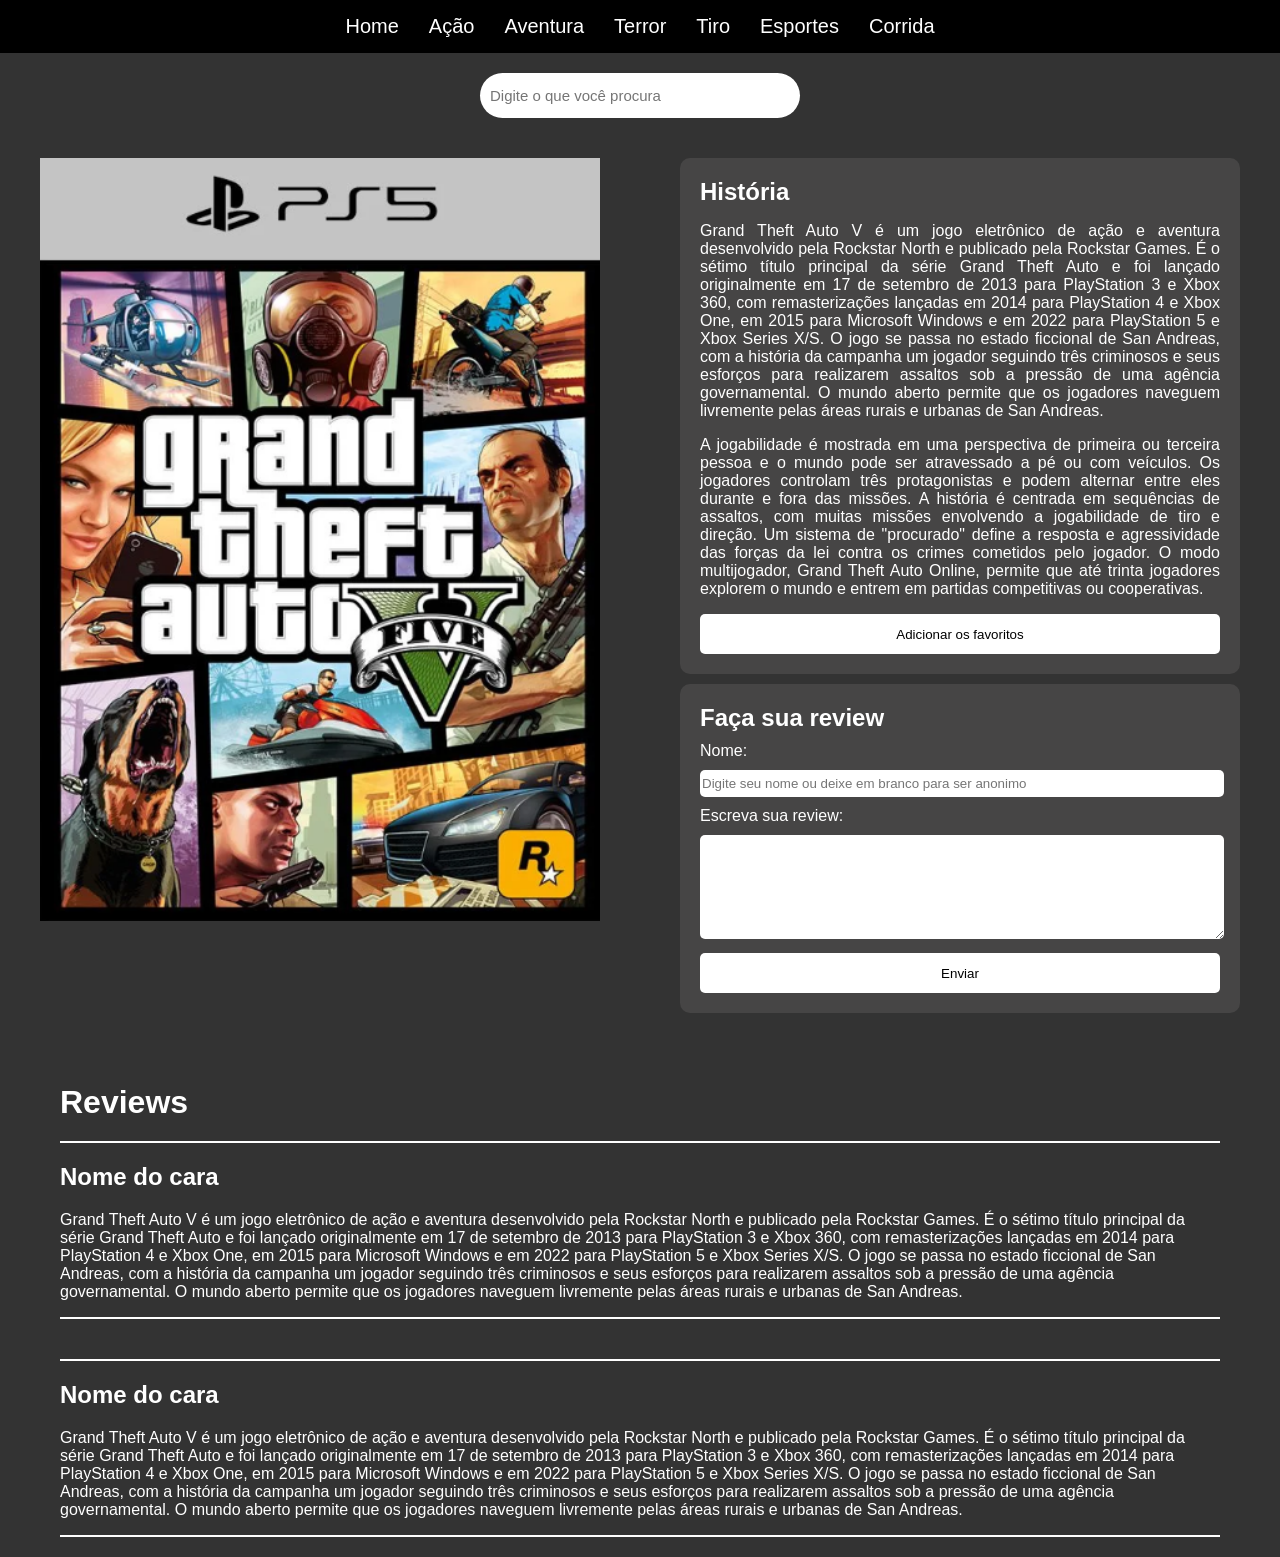
==== páginas/Gta V.html @ fb480ea0 "primeiro commit" ====
<!DOCTYPE html>
<html lang="pt-BR">
<head>
    <meta charset="UTF-8">
    <meta name="viewport" content="width=device-width, initial-scale=1.0">
    <title>Grand Theft Auto V</title>
    <link rel="stylesheet" href="../style.css">
</head>
<body>
    <main>
        <nav>
            <ul>
                <li><a href="/index.html">Home</a></li>
                <li><a href="#">Ação</a></li>
                <li><a href="#">Aventura</a></li>
                <li><a href="#">Terror</a></li>
                <li><a href="#">Tiro</a></li>
                <li><a href="#">Esportes</a></li>
                <li><a href="#">Corrida</a></li>
            </ul>
        </nav>
            <div class="pesquisa">
                <input type="text" placeholder="Digite o que você procura" />
            </div>
        <div class = 'cabecalho'>
            <div class = "esquerda">
                <img src="../imagens/Gta V.png" alt="">
            </div>
            <div class= "direita">
                <div class = "containerDireito">
                    <h2>História</h2>
                    <p>Grand Theft Auto V é um jogo eletrônico de ação e aventura desenvolvido pela Rockstar North e publicado pela Rockstar Games. É o sétimo título principal da série Grand Theft Auto e foi lançado originalmente em 17 de setembro de 2013 para PlayStation 3 e Xbox 360, com remasterizações lançadas em 2014 para PlayStation 4 e Xbox One, em 2015 para Microsoft Windows e em 2022 para PlayStation 5 e Xbox Series X/S. O jogo se passa no estado ficcional de San Andreas, com a história da campanha um jogador seguindo três criminosos e seus esforços para realizarem assaltos sob a pressão de uma agência governamental. O mundo aberto permite que os jogadores naveguem livremente pelas áreas rurais e urbanas de San Andreas.</p>
                    <p>A jogabilidade é mostrada em uma perspectiva de primeira ou terceira pessoa e o mundo pode ser atravessado a pé ou com veículos. Os jogadores controlam três protagonistas e podem alternar entre eles durante e fora das missões. A história é centrada em sequências de assaltos, com muitas missões envolvendo a jogabilidade de tiro e direção. Um sistema de "procurado" define a resposta e agressividade das forças da lei contra os crimes cometidos pelo jogador. O modo multijogador, Grand Theft Auto Online, permite que até trinta jogadores explorem o mundo e entrem em partidas competitivas ou cooperativas.</p>
                    <button class = 'adicionarFavoritos'>Adicionar os favoritos</button>
                </div>
                <div class="containerDireito">
                    <h2>Faça sua review</h2>
                    <form action="">
                        <label for="nome">Nome:</label>
                        <input type="text" id="nome" placeholder="Digite seu nome ou deixe em branco para ser anonimo">
                        <label for="review">Escreva sua review: </label>
                        <textarea name="review" id="review"></textarea>
                        <button type="submit" class="adicionarFavoritos">Enviar</button>
                    </form>
                </div>
            </div>
        </div>
        <div class="reviews">
            <h1>Reviews</h1> 
            <div class="comentario">
                <div class = "line"></div>
                <h2>Nome do cara</h2>
                <p>Grand Theft Auto V é um jogo eletrônico de ação e aventura desenvolvido pela Rockstar North e publicado pela Rockstar Games. É o sétimo título principal da série Grand Theft Auto e foi lançado originalmente em 17 de setembro de 2013 para PlayStation 3 e Xbox 360, com remasterizações lançadas em 2014 para PlayStation 4 e Xbox One, em 2015 para Microsoft Windows e em 2022 para PlayStation 5 e Xbox Series X/S. O jogo se passa no estado ficcional de San Andreas, com a história da campanha um jogador seguindo três criminosos e seus esforços para realizarem assaltos sob a pressão de uma agência governamental. O mundo aberto permite que os jogadores naveguem livremente pelas áreas rurais e urbanas de San Andreas.</p>
                <div class = "line"></div>
            </div>
             <div class="comentario">
                <div class = "line"></div>
                <h2>Nome do cara</h2>
                <p>Grand Theft Auto V é um jogo eletrônico de ação e aventura desenvolvido pela Rockstar North e publicado pela Rockstar Games. É o sétimo título principal da série Grand Theft Auto e foi lançado originalmente em 17 de setembro de 2013 para PlayStation 3 e Xbox 360, com remasterizações lançadas em 2014 para PlayStation 4 e Xbox One, em 2015 para Microsoft Windows e em 2022 para PlayStation 5 e Xbox Series X/S. O jogo se passa no estado ficcional de San Andreas, com a história da campanha um jogador seguindo três criminosos e seus esforços para realizarem assaltos sob a pressão de uma agência governamental. O mundo aberto permite que os jogadores naveguem livremente pelas áreas rurais e urbanas de San Andreas.</p>
                <div class = "line"></div>
            </div>
        </div>
    </main>

    
</body>
</html>
---- style.css ----
body {
  font-family: Arial;
  margin: 0;
  background: #333;
  color: white;
}

nav {
  background-color: #000000;
}

ul {
  list-style: none;
  display: flex;
  justify-content: center;
  padding: 0;
  margin: 0;
}

li {
  margin: 15px;
}

a {
  color: white;
  text-decoration: none;
  font-size: 20px;
}

nav a:hover {
  color: yellow;
}

.pesquisa {
  display: flex;
  justify-content: center;
  margin-top: 20px;
}

.pesquisa input {
  width: 300px;
  padding: 10px;
  border: none;
  border-radius: 25px;
  outline: none;
  font-size: 15px;
}

h1 {
  margin-left: 10px;
}

.catalogo {
  display: flex;
  gap: 10px;
  padding: 10px;
}

.card {
  background: #111;
  width: 200px;
  border-radius: 10px;
  padding: 10px;
  text-align: center;
}

.card:hover {
  transform: scale(1.05);
}

.card img {
  width: 120px;
  height: 170px;
  border-radius: 10px;
}

.card h2 {
  font-size: 15px;
}

.cabecalho {
  display: flex;
  width: 100%;
}

.esquerda {
  width: 50%;
  padding: 40px;
}

.direita {
  width: 50%;
  padding: 40px;
}

.direita p {
  text-align: justify;
}

.direita p:nth-child(1){
  margin: 0px;
}

.containerDireito {
  background-color: #464545;
  padding: 20px;
  border-radius: 10px;
  margin-bottom: 10px;
}

.containerDireito h2{
  margin: 0px;
}

.esquerda img {
  width: 100%;
}

.adicionarFavoritos {
  width: 100%;
  height: 40px;
  background-color: #ffffff;
  border-radius: 5px;
  border: none;
  font-family: Arial;
  font-height: 9000;
}

.adicionarFavoritos:hover{
  background-color: #1768AC;
  color: #ffffff;
}

label {
  display: block;
  margin-bottom: 10px;
  margin-top: 10px;
}

input {
  width: 100%;
  height: 25px;
  border-radius: 5px;
  border: none;
}

textarea {
  resize: vertical;
  width: 100%;
  height: 100px;
  border-radius: 5px;
  border: none;
  margin-bottom: 10px;
}

.reviews {
  width: 100%;
  display: flex;
  flex-direction: column;
}

.reviews h1 {
  margin-left: 60px;
  margin-bottom: 0px;
}

.comentario {
  margin: 40px;
  margin-bottom: 0px;
  margin-top: 0px;
  padding: 20px;
}

.line {
  width: 100%;
  height: 2px;
  background-color: white;
  padding: 0px;
  margin: 0px;
}
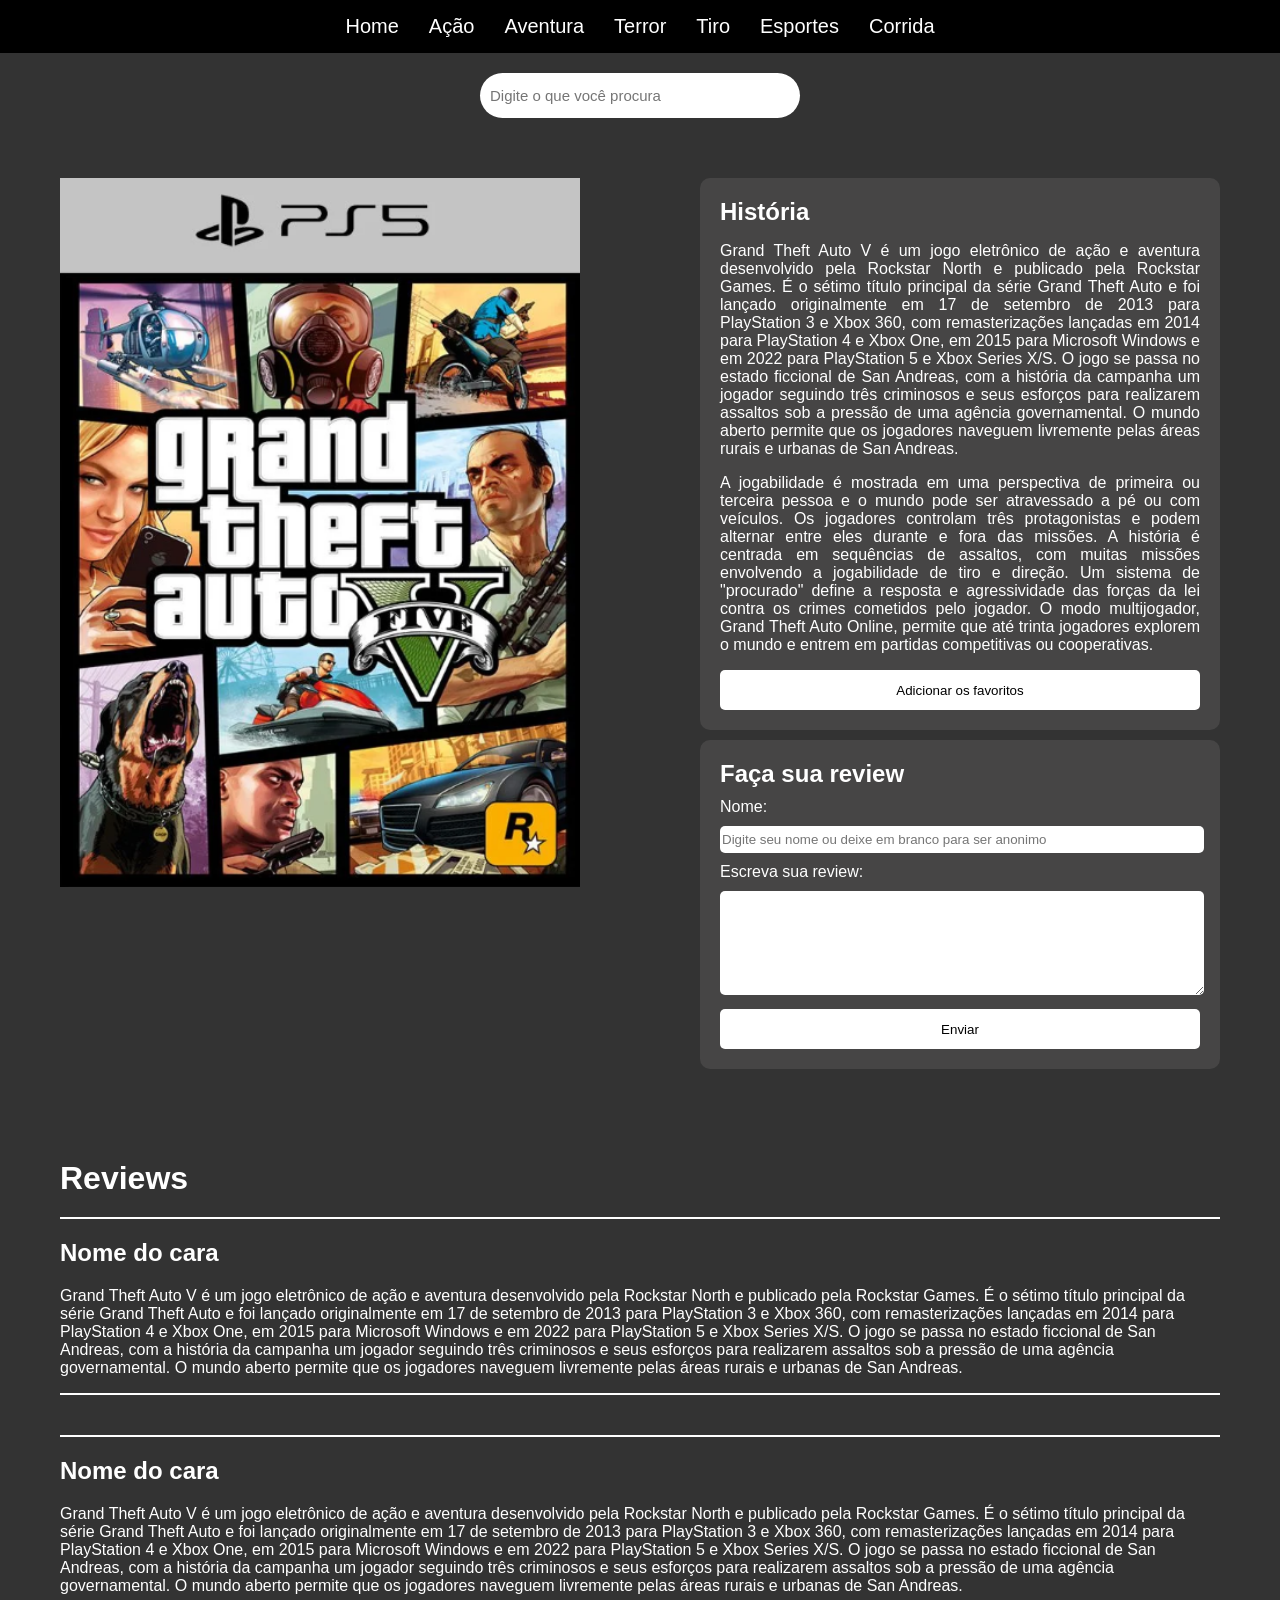
==== commit a40e1071: "Adição API" ====
--- a/páginas/Gta V.html
+++ b/páginas/Gta V.html
@@ -10,7 +10,7 @@
     <main>
         <nav>
             <ul>
-                <li><a href="/index.html">Home</a></li>
+                <li><a href="../index.html">Home</a></li>
                 <li><a href="#">Ação</a></li>
                 <li><a href="#">Aventura</a></li>
                 <li><a href="#">Terror</a></li>
--- a/style.css
+++ b/style.css
@@ -85,12 +85,12 @@
 
 .esquerda {
   width: 50%;
-  padding: 40px;
+  padding: 60px;
 }
 
 .direita {
   width: 50%;
-  padding: 40px;
+  padding: 60px;
 }
 
 .direita p {
@@ -123,12 +123,12 @@
   border-radius: 5px;
   border: none;
   font-family: Arial;
-  font-height: 9000;
 }
 
 .adicionarFavoritos:hover{
   background-color: #1768AC;
   color: #ffffff;
+  cursor: pointer;
 }
 
 label {
